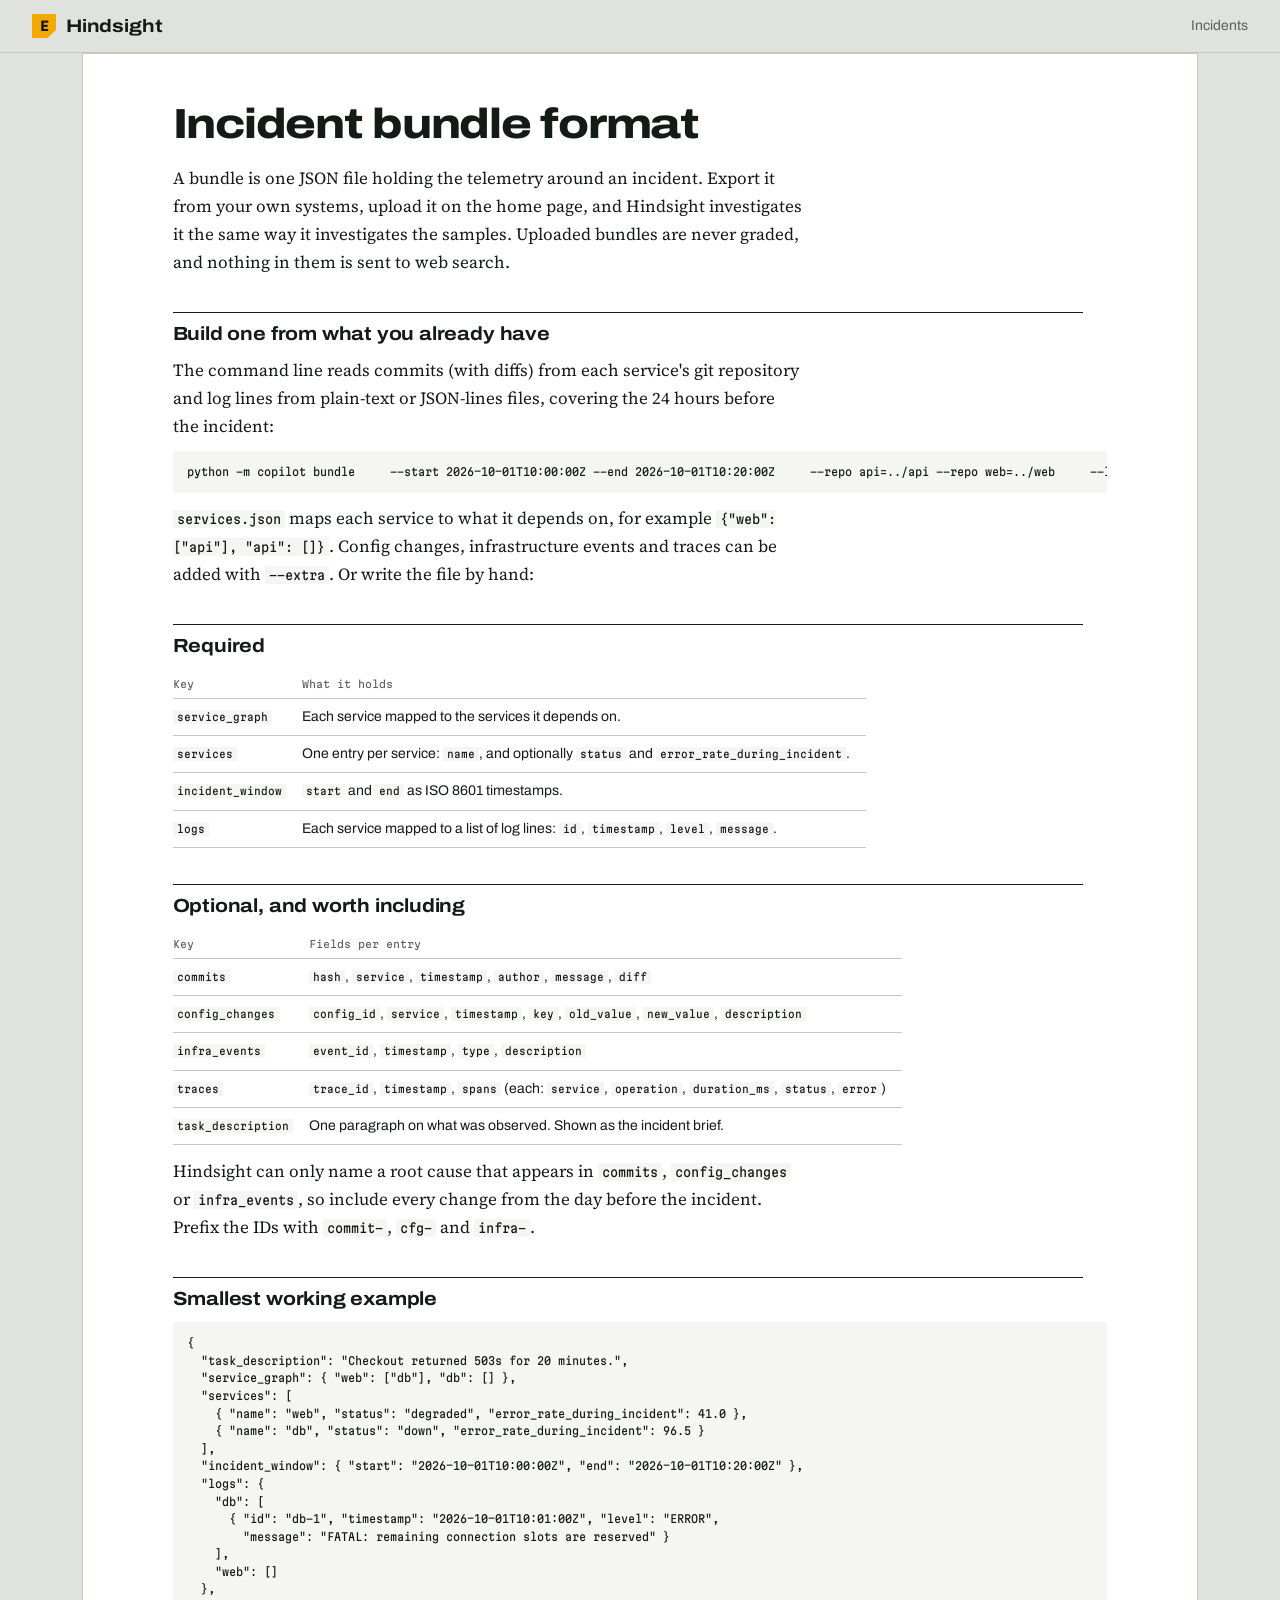
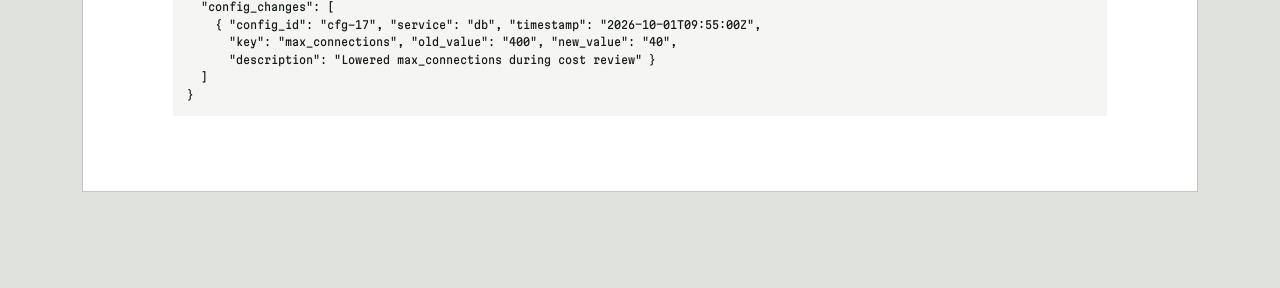
==== static/copilot/bundle-format.html @ b172f91d "feat(ui): instrument-panel redesign with a time tape of the changes New identity: cool housing grey," ====
<!doctype html>
<html lang="en">
<head>
<meta charset="utf-8">
<meta name="viewport" content="width=device-width, initial-scale=1">
<title>Incident bundle format · Hindsight</title>
<link rel="preconnect" href="https://fonts.googleapis.com">
<link rel="preconnect" href="https://fonts.gstatic.com" crossorigin>
<link href="https://fonts.googleapis.com/css2?family=Archivo:wdth,wght@62..125,400..800&family=Martian+Mono:wdth,wght@75..112,400..700&family=Source+Serif+4:opsz,wght@8..60,400;8..60,600&display=swap" rel="stylesheet">
<link rel="stylesheet" href="/static/copilot/copilot.css?v=4">
</head>
<body>
<header class="bar">
  <a class="brand" href="/" aria-label="Hindsight home">
    <span class="brand-mark" aria-hidden="true">E</span>
    <span class="brand-name">Hindsight</span>
  </a>
  <p class="bar-note"></p>
  <nav class="bar-nav"><a href="/">Incidents</a></nav>
</header>
<main class="home">
  <article class="doc">
    <h1>Incident bundle format</h1>
    <p>A bundle is one JSON file holding the telemetry around an incident. Export it from your own systems, upload it on the home page, and Hindsight investigates it the same way it investigates the samples. Uploaded bundles are never graded, and nothing in them is sent to web search.</p>

    <h2>Build one from what you already have</h2>
    <p>The command line reads commits (with diffs) from each service's git repository and log lines from plain-text or JSON-lines files, covering the 24 hours before the incident:</p>
<pre><code>python -m copilot bundle     --start 2026-10-01T10:00:00Z --end 2026-10-01T10:20:00Z     --repo api=../api --repo web=../web     --logs api=logs/api.log --logs web=logs/web.log     --services services.json --out incident.json</code></pre>
    <p><code>services.json</code> maps each service to what it depends on, for example <code>{"web": ["api"], "api": []}</code>. Config changes, infrastructure events and traces can be added with <code>--extra</code>. Or write the file by hand:</p>

    <h2>Required</h2>
    <table>
      <thead><tr><th>Key</th><th>What it holds</th></tr></thead>
      <tbody>
        <tr><td><code>service_graph</code></td><td>Each service mapped to the services it depends on.</td></tr>
        <tr><td><code>services</code></td><td>One entry per service: <code>name</code>, and optionally <code>status</code> and <code>error_rate_during_incident</code>.</td></tr>
        <tr><td><code>incident_window</code></td><td><code>start</code> and <code>end</code> as ISO 8601 timestamps.</td></tr>
        <tr><td><code>logs</code></td><td>Each service mapped to a list of log lines: <code>id</code>, <code>timestamp</code>, <code>level</code>, <code>message</code>.</td></tr>
      </tbody>
    </table>

    <h2>Optional, and worth including</h2>
    <table>
      <thead><tr><th>Key</th><th>Fields per entry</th></tr></thead>
      <tbody>
        <tr><td><code>commits</code></td><td><code>hash</code>, <code>service</code>, <code>timestamp</code>, <code>author</code>, <code>message</code>, <code>diff</code></td></tr>
        <tr><td><code>config_changes</code></td><td><code>config_id</code>, <code>service</code>, <code>timestamp</code>, <code>key</code>, <code>old_value</code>, <code>new_value</code>, <code>description</code></td></tr>
        <tr><td><code>infra_events</code></td><td><code>event_id</code>, <code>timestamp</code>, <code>type</code>, <code>description</code></td></tr>
        <tr><td><code>traces</code></td><td><code>trace_id</code>, <code>timestamp</code>, <code>spans</code> (each: <code>service</code>, <code>operation</code>, <code>duration_ms</code>, <code>status</code>, <code>error</code>)</td></tr>
        <tr><td><code>task_description</code></td><td>One paragraph on what was observed. Shown as the incident brief.</td></tr>
      </tbody>
    </table>
    <p>Hindsight can only name a root cause that appears in <code>commits</code>, <code>config_changes</code> or <code>infra_events</code>, so include every change from the day before the incident. Prefix the IDs with <code>commit-</code>, <code>cfg-</code> and <code>infra-</code>.</p>

    <h2>Smallest working example</h2>
<pre><code>{
  "task_description": "Checkout returned 503s for 20 minutes.",
  "service_graph": { "web": ["db"], "db": [] },
  "services": [
    { "name": "web", "status": "degraded", "error_rate_during_incident": 41.0 },
    { "name": "db", "status": "down", "error_rate_during_incident": 96.5 }
  ],
  "incident_window": { "start": "2026-10-01T10:00:00Z", "end": "2026-10-01T10:20:00Z" },
  "logs": {
    "db": [
      { "id": "db-1", "timestamp": "2026-10-01T10:01:00Z", "level": "ERROR",
        "message": "FATAL: remaining connection slots are reserved" }
    ],
    "web": []
  },
  "config_changes": [
    { "config_id": "cfg-17", "service": "db", "timestamp": "2026-10-01T09:55:00Z",
      "key": "max_connections", "old_value": "400", "new_value": "40",
      "description": "Lowered max_connections during cost review" }
  ]
}</code></pre>
  </article>
</main>
</body>
</html>
---- static/copilot/copilot.css ----
/* Hindsight. An instrument-panel desk in daylight: cool housing grey, ink,
   and one loud colour, the amber exhibit tag that ties every claim to its
   evidence. The signature is the tape: the hours before the outage, with
   every change on it, so the culprit can be seen in time. */
:root {
  --housing: #dfe2dd;
  --panel: #f5f6f3;
  --ink: #141a16;
  --graphite: #59615b;
  --rule: #c3c8c1;
  --amber: #f2a900;
  --alarm: #d33a22;
  --steady: #2d7550;
  --triage: #3b6e8f;
  --reason: #6a4c93;
  --writer: #8a5a2b;
  --ui: "Archivo", system-ui, sans-serif;
  --prose: "Source Serif 4", Georgia, serif;
  --mono: "Martian Mono", ui-monospace, Consolas, monospace;
}

* { box-sizing: border-box; }
html { scroll-behavior: smooth; }
body {
  margin: 0;
  background: var(--housing);
  color: var(--ink);
  font: 400 15px/1.55 var(--ui);
  font-variation-settings: "wdth" 100;
}
[hidden] { display: none !important; }
a { color: inherit; text-underline-offset: 3px; text-decoration-thickness: 1px; }
:focus-visible { outline: 2px solid var(--ink); outline-offset: 2px; box-shadow: 0 0 0 5px var(--amber); }
h1, h2, h3, p, ul, ol, dl, dd, figure { margin: 0; padding: 0; }
ul, ol { list-style: none; }
code, pre, .mono { font-family: var(--mono); font-variation-settings: "wdth" 87; }

/* --- top bar --- */
.bar {
  display: flex; align-items: center; gap: 24px;
  padding: 14px 32px; border-bottom: 1px solid var(--rule);
}
.brand { display: flex; align-items: center; gap: 10px; text-decoration: none; }
.brand-mark {
  display: grid; place-items: center; width: 24px; height: 24px;
  background: var(--amber); color: var(--ink);
  font: 800 13px/1 var(--mono);
  clip-path: polygon(0 0, 100% 0, 100% 66%, 66% 100%, 0 100%);
}
.brand-name { font: 700 18px/1 var(--ui); font-variation-settings: "wdth" 118; letter-spacing: -.01em; }
.bar-note { flex: 1; font: 400 11px/1.4 var(--mono); color: var(--graphite); }
.bar-nav { display: flex; gap: 22px; font-size: 14px; }
.bar-nav a { text-decoration: none; color: var(--graphite); }
.bar-nav a:hover { color: var(--ink); text-decoration: underline; }

/* --- shared --- */
.section-head {
  display: flex; align-items: baseline; justify-content: space-between; gap: 16px;
  border-bottom: 1px solid var(--ink); padding-bottom: 8px; margin-bottom: 14px;
}
h2 { font: 700 20px/1.15 var(--ui); font-variation-settings: "wdth" 112; letter-spacing: -.01em; }
h3 { font: 600 11px/1.3 var(--mono); font-variation-settings: "wdth" 87; letter-spacing: .02em; color: var(--graphite); margin: 20px 0 8px; }
.hint { color: var(--graphite); font-size: 14px; max-width: 68ch; margin-bottom: 18px; }
.eyebrow { font: 400 11px/1.4 var(--mono); font-variation-settings: "wdth" 87; color: var(--graphite); margin-bottom: 8px; }
.notice {
  border-left: 3px solid var(--amber); background: var(--panel);
  padding: 10px 14px; margin-top: 20px; max-width: 68ch; font-size: 14px;
}
.notice.bad { border-color: var(--alarm); }
button, .button {
  font: 600 13px/1 var(--ui); color: var(--panel); background: var(--ink);
  border: 1px solid var(--ink); border-radius: 2px; padding: 9px 14px;
  cursor: pointer; text-decoration: none; display: inline-block;
}
button:hover, .button:hover { background: #2a332d; }
button:disabled { opacity: .4; cursor: not-allowed; }
button.quiet, .button.quiet {
  background: transparent; color: var(--ink); border-color: transparent;
  text-decoration: underline; text-underline-offset: 3px; padding-left: 4px; padding-right: 4px;
}
button.quiet:hover { color: var(--graphite); background: transparent; }

/* The exhibit tag: E1.. evidence and R1.. references. */
.tag {
  display: inline-block; min-width: 2.2em; text-align: center;
  font: 700 11px/1 var(--mono); font-variation-settings: "wdth" 87;
  color: var(--ink); background: var(--amber);
  padding: 4px 7px 4px 5px; border: 0; border-radius: 0; vertical-align: 1px;
  clip-path: polygon(0 0, 100% 0, 100% 60%, 78% 100%, 0 100%);
  cursor: pointer; text-decoration: none;
}
.tag:hover { background: var(--ink); color: var(--amber); }
.tag.ref { background: var(--rule); }
.tag.ref:hover { background: var(--ink); color: var(--panel); }

/* --- home --- */
.home { max-width: 1180px; margin: 0 auto; padding: 0 32px 96px; }
.intro {
  display: grid; grid-template-columns: minmax(0, 1.25fr) minmax(0, 1fr); gap: 48px; align-items: end;
  padding: 72px 0 40px; border-bottom: 1px solid var(--ink);
}
.intro h1 {
  font: 800 clamp(40px, 6.2vw, 80px)/.96 var(--ui);
  font-variation-settings: "wdth" 125; letter-spacing: -.035em;
}
.intro h1 em { font-style: normal; background: linear-gradient(transparent 62%, var(--amber) 62%, var(--amber) 90%, transparent 90%); }
.lede { max-width: 46ch; font-size: 17px; color: var(--graphite); }
.intro .notice { grid-column: 1 / -1; margin-top: 0; }
.intake, .history, .measured { margin-top: 64px; }
.upload input { position: absolute; opacity: 0; width: 1px; height: 1px; }
.upload span { font-size: 14px; text-decoration: underline; text-underline-offset: 3px; cursor: pointer; }
.upload input:focus-visible + span { outline: 2px solid var(--ink); outline-offset: 2px; box-shadow: 0 0 0 5px var(--amber); }

/* incident docket: one row per incident */
.cases { border-top: 1px solid var(--rule); }
.case-row {
  display: grid; grid-template-columns: 150px minmax(0, 1fr) auto; gap: 8px 28px; align-items: center;
  padding: 16px 0; border-bottom: 1px solid var(--rule);
}
.case-meta { display: flex; flex-direction: column; gap: 3px; font: 400 11px/1.3 var(--mono); font-variation-settings: "wdth" 87; color: var(--graphite); }
.case-meta .level { color: var(--ink); font-weight: 600; }
.case-row h3 { margin: 0 0 3px; font: 600 16px/1.3 var(--ui); letter-spacing: -.005em; color: var(--ink); }
.case-row p { font-size: 14px; color: var(--graphite); max-width: 72ch; }
.case-actions { display: flex; gap: 6px; align-items: center; justify-content: flex-end; }

/* leaderboard */
.table-scroll { overflow-x: auto; }
.board { width: 100%; border-collapse: collapse; }
.board th { text-align: left; font: 400 11px var(--mono); font-variation-settings: "wdth" 87; color: var(--graphite); padding-bottom: 8px; }
.board th, .board td { padding: 12px 16px 12px 0; border-bottom: 1px solid var(--rule); vertical-align: middle; }
.board td:first-child { font-weight: 500; }
.board td.num { font: 700 22px/1 var(--ui); font-variation-settings: "wdth" 112; white-space: nowrap; width: 150px; font-variant-numeric: tabular-nums; }
.board td.num i { display: block; height: 3px; margin-top: 7px; background: var(--rule); max-width: 120px; }
.board td.num i b { display: block; height: 100%; background: var(--graphite); }
.board tr.model td.num i b { background: var(--ink); }
.board tr.model td:first-child { box-shadow: inset 3px 0 var(--amber); padding-left: 12px; }
.board tr.reference td.num i b { background: var(--steady); }
.board td small { display: block; font: 400 11px/1.5 var(--mono); font-variation-settings: "wdth" 87; color: var(--graphite); margin-top: 2px; }
.board td.cost { font: 400 12px var(--mono); white-space: nowrap; }
.m-oracle { background: var(--steady) !important; }

.runs li {
  display: grid; grid-template-columns: 1fr auto auto auto; gap: 20px; align-items: center;
  padding: 12px 0; border-bottom: 1px solid var(--rule);
}
.runs li:first-child { border-top: 1px solid var(--rule); }
.runs a { font-weight: 500; }
.runs .cell { font: 400 11px/1.2 var(--mono); font-variation-settings: "wdth" 87; color: var(--graphite); white-space: nowrap; }
.pill { font: 500 11px/1 var(--mono); font-variation-settings: "wdth" 87; padding: 5px 8px; border-radius: 2px; background: var(--panel); border: 1px solid var(--rule); }
.pill.good { color: var(--steady); border-color: currentColor; }
.pill.bad { color: var(--alarm); border-color: currentColor; }

/* --- desk --- */
.desk { padding: 28px 32px 96px; max-width: 1680px; margin: 0 auto; }
.desk-head { display: grid; grid-template-columns: minmax(240px, 1fr) auto auto; gap: 32px; align-items: end; }
.desk-head h1 { font: 800 clamp(26px, 2.6vw, 36px)/1.05 var(--ui); font-variation-settings: "wdth" 118; letter-spacing: -.025em; }

.rail { display: flex; }
.rail li {
  position: relative; padding: 8px 18px 8px 12px; min-width: 128px;
  border-top: 3px solid var(--rule); color: var(--graphite);
}
.rail span { display: block; font-weight: 600; font-size: 13px; }
.rail small { display: block; font: 400 10px/1.4 var(--mono); font-variation-settings: "wdth" 80; max-width: 160px; overflow: hidden; text-overflow: ellipsis; white-space: nowrap; }
.rail li.active { border-top-color: var(--amber); color: var(--ink); }
.rail li.active span::after { content: ""; display: inline-block; width: 6px; height: 6px; margin-left: 7px; vertical-align: 2px; background: var(--amber); animation: blink 1s steps(2) infinite; }
.rail li.done { border-top-color: var(--ink); color: var(--ink); }
.rail li.skipped { border-top-style: dotted; }
.rail li.skipped span { text-decoration: line-through; }
@keyframes blink { 50% { opacity: 0; } }

.meter { display: flex; gap: 26px; }
.meter dt { font: 400 10px/1 var(--mono); font-variation-settings: "wdth" 87; color: var(--graphite); }
.meter dd { font: 700 24px/1.2 var(--ui); font-variation-settings: "wdth" 112; font-variant-numeric: tabular-nums; }

/* the tape: hours before the outage, every change on it */
.tape { margin-top: 26px; padding: 14px 0 0; border-top: 1px solid var(--ink); }
.tape-head h3 { margin: 0; }
.tape-head { display: flex; justify-content: space-between; gap: 16px; font: 400 10px/1.4 var(--mono); font-variation-settings: "wdth" 87; color: var(--graphite); }
.tape-track { position: relative; height: 64px; margin: 8px 0 4px; }
.tape-track::before { content: ""; position: absolute; left: 0; right: 0; top: 32px; height: 1px; background: var(--ink); }
.tape-window {
  position: absolute; top: 6px; bottom: 6px;
  background: repeating-linear-gradient(-45deg, rgba(211, 58, 34, .16) 0 4px, rgba(211, 58, 34, .06) 4px 8px);
  border-left: 2px solid var(--alarm);
}
.tick {
  position: absolute; top: 20px; width: 2px; height: 24px; margin-left: -1px;
  background: var(--graphite);
}
.tick.cfg { height: 16px; top: 24px; }
.tick.infra { background: var(--alarm); height: 14px; top: 25px; }
.tick.culprit { background: var(--amber); width: 6px; margin-left: -3px; top: 6px; height: 52px; animation: drop .5s cubic-bezier(.2, .9, .3, 1.3); }
.tick.culprit::after {
  content: attr(data-label); position: absolute; top: -2px; left: 10px; white-space: nowrap;
  font: 700 10px/1 var(--mono); font-variation-settings: "wdth" 87; background: var(--amber); color: var(--ink); padding: 3px 5px;
}
.tick.culprit.flip::after { left: auto; right: 10px; }
@keyframes drop { from { transform: scaleY(.2); opacity: 0; } }
.onset-dot { position: absolute; top: 46px; width: 7px; height: 7px; margin-left: -3px; border-radius: 50%; background: var(--alarm); }
.tape-break { position: absolute; top: 24px; width: 10px; height: 17px; margin-left: -5px; background: var(--housing); border-left: 1px solid var(--ink); border-right: 1px solid var(--ink); transform: skewX(-18deg); }
.tape-mid { position: absolute; }
.tape-axis { position: relative; display: flex; justify-content: space-between; font: 400 10px/1 var(--mono); font-variation-settings: "wdth" 87; color: var(--graphite); }
.tape-key { display: flex; flex-wrap: wrap; gap: 18px; margin-top: 10px; font-size: 12px; color: var(--graphite); }
.tape-key i { display: inline-block; width: 2px; height: 12px; background: var(--graphite); margin-right: 6px; vertical-align: -2px; }
.tape-key i.k-cfg { height: 8px; vertical-align: 0; }
.tape-key i.k-infra { background: var(--alarm); height: 8px; vertical-align: 0; }
.tape-key i.k-win { width: 12px; background: rgba(211, 58, 34, .18); border-left: 2px solid var(--alarm); }
.tape-key i.k-onset { width: 7px; height: 7px; border-radius: 50%; background: var(--alarm); vertical-align: 1px; }

.columns {
  display: grid; grid-template-columns: minmax(280px, 1fr) minmax(380px, 1.4fr) minmax(300px, 1fr);
  gap: 20px; margin-top: 28px; align-items: start;
}
.col { background: var(--panel); border: 1px solid var(--rule); padding: 18px 20px 22px; min-width: 0; }
.col > h2 { padding-bottom: 8px; margin-bottom: 14px; border-bottom: 1px solid var(--ink); }

.brief { font-size: 15px; }
.window { font: 400 11px/1.6 var(--mono); color: var(--graphite); margin-top: 8px; }
.map { margin-top: 18px; }
.map-scroll { overflow-x: auto; }
.map svg { width: 100%; max-width: 420px; height: auto; display: block; margin: 0 auto; background:
  radial-gradient(var(--rule) 1px, transparent 1.2px) 0 0 / 16px 16px; }
.map figcaption { font-size: 12px; color: var(--graphite); margin-top: 8px; }
.node rect { fill: var(--panel); stroke: var(--ink); stroke-width: 1.2; }
.node.down rect { stroke: var(--alarm); stroke-width: 2.2; }
.node.degraded rect { stroke: var(--amber); stroke-width: 2.2; }
.node text { font: 600 12px var(--ui); fill: var(--ink); }
.node .rate { font: 400 9.5px var(--mono); fill: var(--graphite); }
.node.down .rate { fill: var(--alarm); }
.edge { stroke: #98a097; stroke-width: 1.2; fill: none; }
.spread { stroke: var(--alarm); stroke-width: 2.2; fill: none; stroke-dasharray: 6 5; animation: creep 1.2s linear infinite; }
.pin circle { fill: var(--alarm); }
.pin text { font: 700 11px var(--mono); fill: #fff; text-anchor: middle; }
@keyframes creep { to { stroke-dashoffset: -22; } }

.onset li { display: flex; justify-content: space-between; gap: 10px; padding: 6px 0; border-top: 1px solid var(--rule); font-size: 13px; }
.onset li span { font: 400 11px var(--mono); color: var(--graphite); white-space: nowrap; }
.changes { max-height: 300px; overflow-y: auto; padding: 0 8px; margin: 0 -8px; border-bottom: 1px solid var(--rule); }
.changes li { display: grid; grid-template-columns: auto 1fr; gap: 2px 10px; padding: 8px 0; border-top: 1px solid var(--rule); font-size: 13px; }
.changes code { font-size: 11px; font-weight: 500; }
.changes .when { grid-column: 2; font: 400 10px var(--mono); color: var(--graphite); }
.changes li.culprit { background: #fbecc4; margin: 0 -8px; padding: 8px; box-shadow: inset 3px 0 var(--amber); }

/* evidence ledger */
.exhibits { display: flex; flex-direction: column; gap: 10px; }
.thought { font-size: 14px; color: var(--graphite); padding-left: 12px; border-left: 2px solid var(--rule); }
.thought b { font: 500 10px var(--mono); color: #fff; padding: 2px 5px; border-radius: 2px; margin-right: 7px; background: var(--graphite); }
.m-triage { background: var(--triage) !important; }
.m-reason { background: var(--reason) !important; }
.m-writer { background: var(--writer) !important; }
.exhibit { background: #fff; border: 1px solid var(--rule); box-shadow: inset 3px 0 var(--amber); scroll-margin-top: 16px; animation: arrive .35s ease-out; }
.exhibit.flash { animation: flash 1.4s ease-out; }
@keyframes arrive { from { opacity: 0; transform: translateY(6px); } }
@keyframes flash { from { background: #fbe3a0; } to { background: #fff; } }
.exhibit header { display: flex; align-items: center; gap: 10px; padding: 8px 10px 8px 12px; border-bottom: 1px solid var(--rule); }
.exhibit header code { font-size: 11px; font-weight: 500; overflow-wrap: anywhere; flex: 1; }
.exhibit pre {
  margin: 0; padding: 10px 12px; font-size: 11px; line-height: 1.6;
  white-space: pre-wrap; overflow-wrap: anywhere; max-height: 9.8em; overflow: hidden;
}
.exhibit.open pre { max-height: none; }
.exhibit pre .err { color: var(--alarm); font-weight: 500; }
.exhibit pre .add { color: var(--steady); }
.exhibit pre .del { color: var(--alarm); }
.exhibit .more { border: 0; border-top: 1px solid var(--rule); width: 100%; border-radius: 0; font: 500 11px var(--mono); padding: 7px; background: var(--panel); color: var(--graphite); }
.exhibit .more:hover { color: var(--ink); }
.rejected { font: 400 11px/1.5 var(--mono); color: var(--graphite); padding-left: 12px; border-left: 2px dashed var(--rule); }
.working { display: flex; align-items: center; gap: 10px; margin-top: 14px; font-size: 13px; color: var(--graphite); }
.pulse { width: 8px; height: 8px; background: var(--amber); animation: blink 1s steps(2) infinite; }

/* findings */
.pending { color: var(--graphite); font-size: 14px; }
.cause-id { font: 700 26px/1.1 var(--mono); font-variation-settings: "wdth" 87; letter-spacing: -.02em; overflow-wrap: anywhere; }
.cause-what { font-size: 14px; color: var(--graphite); margin-top: 4px; }
.confidence { margin: 14px 0; }
.confidence i { display: block; height: 3px; background: var(--rule); }
.confidence i b { display: block; height: 100%; background: var(--ink); }
.confidence span { font: 400 10px var(--mono); color: var(--graphite); }
.summary { font: 400 16px/1.55 var(--prose); }
.hops { counter-reset: hop; margin-top: 4px; }
.hops li { counter-increment: hop; position: relative; padding: 9px 0 9px 32px; border-top: 1px solid var(--rule); font-size: 14px; }
.hops li::before {
  content: counter(hop); position: absolute; left: 0; top: 9px;
  width: 20px; height: 20px; border-radius: 50%; background: var(--alarm); color: #fff;
  font: 700 10px/20px var(--mono); text-align: center;
}
.hops strong { font-weight: 600; }
.hops .effect { font: 500 10px var(--mono); color: var(--alarm); }
.plain li { padding: 7px 0; border-top: 1px solid var(--rule); font-size: 13.5px; }
.plain code { font-size: 11px; font-weight: 500; }
.grade { margin-top: 20px; border-top: 3px solid var(--steady); padding-top: 12px; }
.grade.wrong { border-color: var(--alarm); }
.grade .score { font: 800 44px/1 var(--ui); font-variation-settings: "wdth" 118; letter-spacing: -.03em; font-variant-numeric: tabular-nums; }
.grade .verdict { font-weight: 600; color: var(--steady); }
.grade.wrong .verdict { color: var(--alarm); }
.grade table { width: 100%; border-collapse: collapse; margin-top: 10px; font: 400 11px var(--mono); }
.grade td { padding: 4px 0; border-top: 1px solid var(--rule); }
.grade td:last-child { text-align: right; }
.grade .truth { font-size: 13px; color: var(--graphite); margin-top: 10px; }
.reflist li { padding: 8px 0; border-top: 1px solid var(--rule); font-size: 13.5px; scroll-margin-top: 16px; }
.q { font: 400 10.5px var(--mono); color: var(--graphite); }

/* postmortem document: set as a written report */
.doc-wrap { margin-top: 36px; }
.doc-actions { display: flex; gap: 8px; }
.doc { background: #fff; border: 1px solid var(--rule); padding: 48px clamp(18px, 7vw, 96px) 64px; font: 400 17px/1.65 var(--prose); }
.doc > * { max-width: 70ch; }
.doc h1 { font: 800 clamp(28px, 3.4vw, 42px)/1.05 var(--ui); font-variation-settings: "wdth" 118; letter-spacing: -.03em; margin-bottom: 18px; }
.doc h2 { font: 700 19px/1.2 var(--ui); font-variation-settings: "wdth" 112; margin: 36px 0 10px; padding-top: 10px; border-top: 1px solid var(--ink); }
.doc p { margin: 10px 0; }
.doc ul, .doc ol { margin: 8px 0 8px 22px; }
.doc ul { list-style: square; }
.doc ol { list-style: decimal; }
.doc li { margin: 5px 0; }
.doc code { font-size: .74em; background: var(--panel); padding: 1px 4px; }
.doc pre { max-width: none; background: var(--panel); padding: 12px 14px; overflow-x: auto; font-size: 11px; line-height: 1.6; }
.doc pre code { background: none; padding: 0; font-size: inherit; }
.doc table { border-collapse: collapse; margin: 12px 0; font: 400 14px/1.45 var(--ui); max-width: 100%; }
.doc th { text-align: left; font: 400 10px var(--mono); color: var(--graphite); }
.doc th, .doc td { padding: 8px 16px 8px 0; border-bottom: 1px solid var(--rule); vertical-align: top; }

@media (max-width: 1180px) {
  .desk-head { grid-template-columns: 1fr; align-items: start; gap: 18px; }
  .columns { grid-template-columns: 1fr; }
  .rail { flex-wrap: wrap; }
}
@media (max-width: 760px) {
  .intro { grid-template-columns: 1fr; gap: 20px; padding-top: 44px; }
  .case-row { grid-template-columns: 1fr; }
  .case-meta { flex-direction: row; gap: 12px; }
  .case-actions { justify-content: flex-start; }
}
@media (max-width: 640px) {
  .bar { padding: 12px 16px; flex-wrap: wrap; gap: 12px 20px; }
  .bar-note { display: none; }
  .home, .desk { padding-left: 16px; padding-right: 16px; }
  .rail li { flex: 1 1 50%; min-width: 0; }
  .tape-mid { display: none; }
  .runs li { grid-template-columns: 1fr auto; }
  .runs .cell.opt { display: none; }
  .meter { gap: 18px; }
}
@media (prefers-reduced-motion: reduce) {
  * { animation: none !important; scroll-behavior: auto !important; }
}
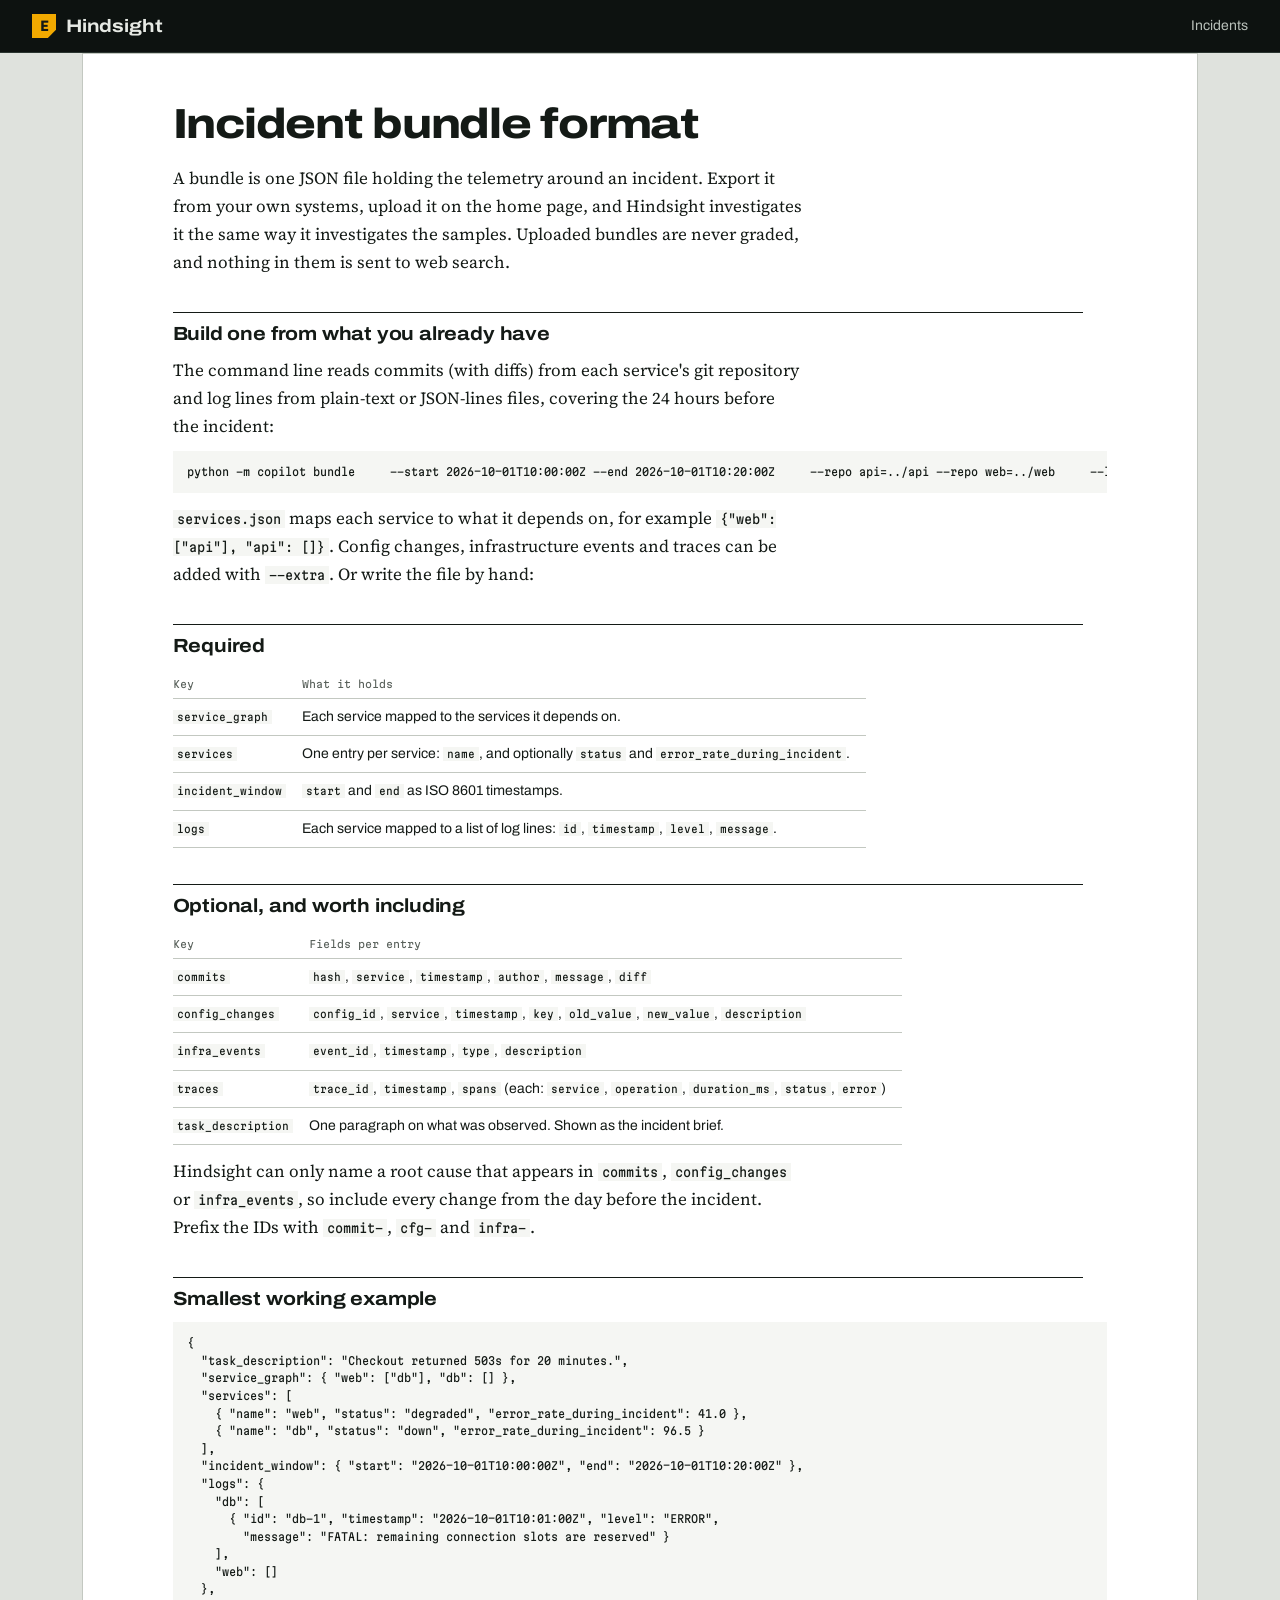
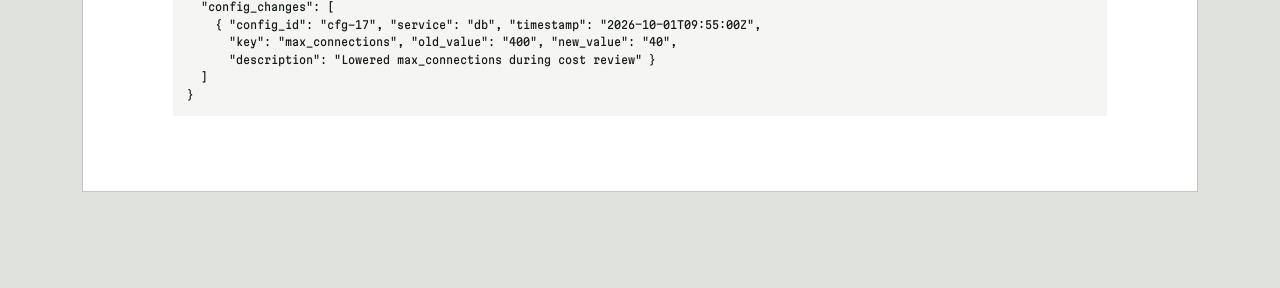
==== commit 9a2ea8d5: "feat(ui): interactive home page that tells one incident's story The home page now plays a real gener" ====
--- a/static/copilot/bundle-format.html
+++ b/static/copilot/bundle-format.html
@@ -6,8 +6,8 @@
 <title>Incident bundle format · Hindsight</title>
 <link rel="preconnect" href="https://fonts.googleapis.com">
 <link rel="preconnect" href="https://fonts.gstatic.com" crossorigin>
-<link href="https://fonts.googleapis.com/css2?family=Archivo:wdth,wght@62..125,400..800&family=Martian+Mono:wdth,wght@75..112,400..700&family=Source+Serif+4:opsz,wght@8..60,400;8..60,600&display=swap" rel="stylesheet">
-<link rel="stylesheet" href="/static/copilot/copilot.css?v=4">
+<link href="https://fonts.googleapis.com/css2?family=Archivo:ital,wdth,wght@0,62..125,400..800;1,62..125,400..800&family=Martian+Mono:wdth,wght@75..112,400..700&family=Source+Serif+4:opsz,wght@8..60,400;8..60,600&display=swap" rel="stylesheet">
+<link rel="stylesheet" href="/static/copilot/copilot.css?v=5">
 </head>
 <body>
 <header class="bar">
--- a/static/copilot/copilot.css
+++ b/static/copilot/copilot.css
@@ -37,8 +37,9 @@
 
 /* --- top bar --- */
 .bar {
+  position: sticky; top: 0; z-index: 20;
   display: flex; align-items: center; gap: 24px;
-  padding: 14px 32px; border-bottom: 1px solid var(--rule);
+  padding: 14px 32px; background: #0d1210; color: #e6e9e4; border-bottom: 1px solid #2b3530;
 }
 .brand { display: flex; align-items: center; gap: 10px; text-decoration: none; }
 .brand-mark {
@@ -48,10 +49,10 @@
   clip-path: polygon(0 0, 100% 0, 100% 66%, 66% 100%, 0 100%);
 }
 .brand-name { font: 700 18px/1 var(--ui); font-variation-settings: "wdth" 118; letter-spacing: -.01em; }
-.bar-note { flex: 1; font: 400 11px/1.4 var(--mono); color: var(--graphite); }
+.bar-note { flex: 1; font: 400 11px/1.4 var(--mono); color: #8e968f; }
 .bar-nav { display: flex; gap: 22px; font-size: 14px; }
-.bar-nav a { text-decoration: none; color: var(--graphite); }
-.bar-nav a:hover { color: var(--ink); text-decoration: underline; }
+.bar-nav a { text-decoration: none; color: #b9c0ba; }
+.bar-nav a:hover { color: #fff; text-decoration: underline; }
 
 /* --- shared --- */
 .section-head {
@@ -95,17 +96,144 @@
 
 /* --- home --- */
 .home { max-width: 1180px; margin: 0 auto; padding: 0 32px 96px; }
-.intro {
-  display: grid; grid-template-columns: minmax(0, 1.25fr) minmax(0, 1fr); gap: 48px; align-items: end;
-  padding: 72px 0 40px; border-bottom: 1px solid var(--ink);
-}
-.intro h1 {
-  font: 800 clamp(40px, 6.2vw, 80px)/.96 var(--ui);
-  font-variation-settings: "wdth" 125; letter-spacing: -.035em;
-}
-.intro h1 em { font-style: normal; background: linear-gradient(transparent 62%, var(--amber) 62%, var(--amber) 90%, transparent 90%); }
-.lede { max-width: 46ch; font-size: 17px; color: var(--graphite); }
-.intro .notice { grid-column: 1 / -1; margin-top: 0; }
+/* --- the story: Sunday evening's outage to Monday morning's postmortem --- */
+.story {
+  --night: #0d1210; --night-2: #161e1a; --night-ink: #e6e9e4; --night-dim: #8e968f;
+  --night-rule: #2b3530; --hot: #ff5b3a; --ok: #3fb27f;
+  background: var(--night); color: var(--night-ink);
+}
+.scene { padding: 104px max(32px, calc((100% - 1116px) / 2)); }
+.story-clock {
+  position: sticky; top: 70px; z-index: 5; height: 0; margin: 0; text-align: right;
+  padding: 0 max(32px, calc((100% - 1116px) / 2));
+  font: 500 11px/1 var(--mono); font-variation-settings: "wdth" 87; color: var(--night-dim);
+}
+.kicker { font: 500 11px/1.4 var(--mono); font-variation-settings: "wdth" 87; letter-spacing: .1em; text-transform: uppercase; color: var(--night-dim); margin-bottom: 20px; }
+.kicker b { color: var(--hot); font-weight: 500; }
+.story h1 {
+  font: 800 clamp(38px, 6.4vw, 88px)/.95 var(--ui);
+  font-variation-settings: "wdth" 125; letter-spacing: -.035em; max-width: 15ch;
+}
+.story h2 {
+  font: 800 clamp(30px, 4.4vw, 58px)/1 var(--ui);
+  font-variation-settings: "wdth" 122; letter-spacing: -.03em; max-width: 20ch; margin-bottom: 40px;
+}
+.story h1 em, .story h2 em { font-style: italic; color: var(--amber); }
+.story .lede { max-width: 54ch; font-size: 18px; color: #b9c0ba; margin-top: 28px; }
+.scene-ctas { display: flex; flex-wrap: wrap; gap: 10px; margin-top: 28px; }
+.story .button, .story button { border-radius: 999px; padding: 12px 20px; font-size: 14px; }
+.story .bright { background: var(--amber); border-color: var(--amber); color: var(--ink); }
+.story .bright:hover { background: #ffc233; }
+.story .ghost { background: transparent; border: 1px solid var(--night-rule); color: var(--night-ink); }
+.story .ghost:hover { border-color: var(--night-dim); background: transparent; }
+.story button.quiet { color: var(--night-dim); }
+.story button.quiet:hover { color: var(--night-ink); }
+
+/* scene 1: the status wall */
+.scene-wall { min-height: calc(100vh - 53px); padding-top: 72px; }
+.wall { display: grid; grid-template-columns: repeat(4, minmax(0, 1fr)); gap: 10px; margin-top: 48px; }
+.tile {
+  position: relative; min-height: 112px; padding: 14px 16px; outline-offset: 2px;
+  background: var(--night-2); border: 1px solid var(--night-rule);
+  transition: background .5s, border-color .5s;
+}
+.t-name { font: 500 11px/1.3 var(--mono); font-variation-settings: "wdth" 87; color: var(--night-dim); }
+.t-state { display: flex; align-items: center; gap: 7px; margin-top: 6px; font-size: 13px; font-weight: 600; }
+.t-state::before { content: ""; width: 7px; height: 7px; border-radius: 50%; background: var(--ok); }
+.t-rate { font: 800 30px/1.1 var(--ui); font-variation-settings: "wdth" 112; font-variant-numeric: tabular-nums; margin-top: 8px; }
+.t-rate small { font-size: 13px; font-weight: 500; color: var(--night-dim); margin-left: 3px; }
+.t-deps { position: absolute; left: 16px; right: 16px; bottom: 10px; font: 400 10px/1.3 var(--mono); color: var(--night-dim); opacity: 0; transition: opacity .2s; }
+.tile:hover .t-deps, .tile:focus-visible .t-deps { opacity: 1; }
+.tile:hover .t-rate, .tile:focus-visible .t-rate { opacity: .15; }
+.tile.degraded { border-color: #6b5410; }
+.tile.degraded .t-state::before { background: var(--amber); }
+.tile.down { background: #2b1410; border-color: var(--hot); }
+.tile.down .t-state::before { background: var(--hot); animation: blink 1s steps(2) infinite; }
+.tile.down .t-rate, .tile.degraded .t-rate { color: var(--night-ink); }
+.tile.down .t-rate { color: var(--hot); }
+.wall-foot { display: flex; align-items: center; gap: 14px; margin-top: 12px; font: 500 12px var(--mono); font-variation-settings: "wdth" 87; color: var(--night-dim); }
+.story .wall-foot .ghost { padding: 5px 12px; font-size: 12px; }
+
+/* scene 2: the guessing game */
+.game { max-width: 980px; }
+.g-tape { position: relative; height: 92px; }
+.g-tape::before { content: ""; position: absolute; left: 0; right: 0; top: 46px; height: 1px; background: var(--night-dim); }
+.g-window {
+  position: absolute; top: 10px; bottom: 10px; right: 0;
+  background: repeating-linear-gradient(-45deg, rgba(255, 91, 58, .22) 0 4px, rgba(255, 91, 58, .07) 4px 8px);
+  border-left: 2px solid var(--hot);
+}
+.g-tick {
+  position: absolute; top: 18px; width: 16px; height: 56px; margin-left: -8px;
+  background: none !important; border: 0; padding: 0; border-radius: 0 !important; cursor: pointer;
+}
+.g-tick::before { content: ""; position: absolute; left: 7px; top: 8px; bottom: 8px; width: 2px; background: var(--night-dim); transition: all .2s; }
+.g-tick.config::before { top: 16px; bottom: 16px; }
+.g-tick.infra::before { top: 18px; bottom: 18px; background: var(--hot); }
+.g-tick:hover::before { background: var(--night-ink); }
+.g-tick.sel::before { left: 5px; width: 6px; top: 0; bottom: 0; background: var(--night-ink); }
+.g-tick.out::before { opacity: .2; }
+.g-tick.hit::before { left: 4px; width: 8px; top: -6px; bottom: -6px; background: var(--amber); }
+.g-onset { position: absolute; top: 62px; width: 7px; height: 7px; margin-left: -3px; border-radius: 50%; background: var(--hot); }
+.g-axis { position: relative; display: flex; justify-content: space-between; height: 14px; font: 400 10px/1 var(--mono); font-variation-settings: "wdth" 87; color: var(--night-dim); }
+.g-axis .g-mid { position: absolute; }
+.g-card {
+  display: grid; grid-template-columns: 210px minmax(0, 1fr); gap: 6px 28px; align-items: start;
+  margin-top: 22px; padding: 22px 24px; min-height: 118px;
+  background: var(--night-2); border: 1px solid var(--night-rule);
+}
+.g-card.miss { animation: shake .35s; border-color: var(--hot); }
+.g-card.hit { border-color: var(--amber); box-shadow: inset 4px 0 var(--amber); }
+.g-meta { font: 400 11px/1.7 var(--mono); font-variation-settings: "wdth" 87; color: var(--night-dim); }
+.g-meta b { color: var(--night-ink); font-weight: 500; }
+.g-what { font: 600 clamp(18px, 2vw, 24px)/1.3 var(--ui); font-variation-settings: "wdth" 108; letter-spacing: -.01em; }
+.g-controls { display: flex; flex-wrap: wrap; gap: 8px; margin-top: 14px; }
+.g-verdict { margin-top: 18px; min-height: 1.6em; font-size: 16px; color: var(--night-dim); max-width: 64ch; }
+.g-verdict strong { color: var(--night-ink); }
+.g-verdict.hit strong { color: var(--amber); }
+.g-verdict.miss strong { color: var(--hot); }
+@keyframes shake { 25% { transform: translateX(-6px); } 75% { transform: translateX(6px); } }
+
+/* scene 3: the evidence */
+.proof { display: grid; grid-template-columns: minmax(0, 1fr) minmax(0, 1.5fr); gap: 48px; align-items: start; }
+.p-chain { position: sticky; top: 110px; border-left: 1px solid var(--night-rule); padding-left: 22px; }
+.p-chain li { position: relative; padding: 0 0 26px; }
+.p-chain li::before { content: ""; position: absolute; left: -27px; top: 6px; width: 9px; height: 9px; border-radius: 50%; background: var(--hot); }
+.p-chain li:first-child::before { background: var(--amber); }
+.p-chain .p-svc { font: 700 20px/1.2 var(--ui); font-variation-settings: "wdth" 112; }
+.p-chain .p-eff { display: block; font: 500 11px/1.6 var(--mono); font-variation-settings: "wdth" 87; color: var(--hot); margin-bottom: 4px; }
+.p-chain .p-cause { display: block; font: 500 11px/1.6 var(--mono); color: var(--amber); }
+.p-exhibits { display: flex; flex-direction: column; gap: 14px; }
+.p-exhibits li {
+  background: var(--panel); color: var(--ink); box-shadow: inset 3px 0 var(--amber);
+  opacity: 0; transform: translateY(18px); transition: opacity .6s, transform .6s;
+}
+.p-exhibits li.in { opacity: 1; transform: none; }
+.p-exhibits header { display: flex; gap: 10px; align-items: center; padding: 10px 14px; border-bottom: 1px solid var(--rule); }
+.p-exhibits header code { font-size: 11px; font-weight: 500; overflow-wrap: anywhere; }
+.p-exhibits pre { margin: 0; padding: 12px 14px; font-size: 11px; line-height: 1.6; white-space: pre-wrap; overflow-wrap: anywhere; }
+.p-exhibits .err { color: var(--alarm); font-weight: 500; }
+.p-exhibits .add { color: var(--steady); }
+.p-exhibits .del { color: var(--alarm); }
+
+/* scene 4: morning */
+.scene-morning {
+  padding-top: 42vh; padding-bottom: 96px; color: var(--ink);
+  background: linear-gradient(var(--night) 0, #2f3833 16%, #9aa29b 34%, #d3d7d1 46%, var(--housing) 58%);
+}
+.scene-morning .kicker { color: var(--graphite); }
+.story .scene-morning h2 em { font-style: normal; color: inherit; background: linear-gradient(transparent 62%, var(--amber) 62%, var(--amber) 90%, transparent 90%); }
+.m-doc {
+  max-width: 760px; padding: 40px clamp(18px, 5vw, 60px) 44px; background: #fff; border: 1px solid var(--rule);
+  font: 400 17px/1.65 var(--prose); box-shadow: 0 40px 70px -40px rgba(13, 18, 16, .45);
+}
+.m-doc h3 { margin: 0 0 4px; }
+.m-doc h4 { margin: 24px 0 6px; font: 600 11px/1.3 var(--mono); color: var(--graphite); }
+.m-doc p { margin: 0 0 10px; }
+.m-doc ol { list-style: decimal; margin: 0 0 0 20px; }
+.m-doc li { margin: 6px 0; }
+.m-doc code { font-size: .72em; background: var(--panel); padding: 1px 4px; }
+.story .scene-morning .button.quiet { color: var(--ink); }
 .intake, .history, .measured { margin-top: 64px; }
 .upload input { position: absolute; opacity: 0; width: 1px; height: 1px; }
 .upload span { font-size: 14px; text-decoration: underline; text-underline-offset: 3px; cursor: pointer; }
@@ -326,7 +454,11 @@
   .rail { flex-wrap: wrap; }
 }
 @media (max-width: 760px) {
-  .intro { grid-template-columns: 1fr; gap: 20px; padding-top: 44px; }
+  .wall { grid-template-columns: repeat(2, minmax(0, 1fr)); }
+  .g-card { grid-template-columns: 1fr; }
+  .proof { grid-template-columns: 1fr; gap: 28px; }
+  .p-chain { position: static; }
+  .g-axis .g-mid { display: none; }
   .case-row { grid-template-columns: 1fr; }
   .case-meta { flex-direction: row; gap: 12px; }
   .case-actions { justify-content: flex-start; }
@@ -341,6 +473,13 @@
   .runs .cell.opt { display: none; }
   .meter { gap: 18px; }
 }
+@media (max-width: 640px) {
+  .scene { padding-top: 64px; padding-bottom: 64px; padding-left: 16px; padding-right: 16px; }
+  .story-clock { padding: 0 16px; }
+  .scene-morning { padding-top: 32vh; }
+}
 @media (prefers-reduced-motion: reduce) {
-  * { animation: none !important; scroll-behavior: auto !important; }
-}
+  * { animation: none !important; transition: none !important; scroll-behavior: auto !important; }
+  .p-exhibits li { opacity: 1; transform: none; }
+}
+.scene, .p-exhibits li, .intake, .measured { scroll-margin-top: 64px; }
